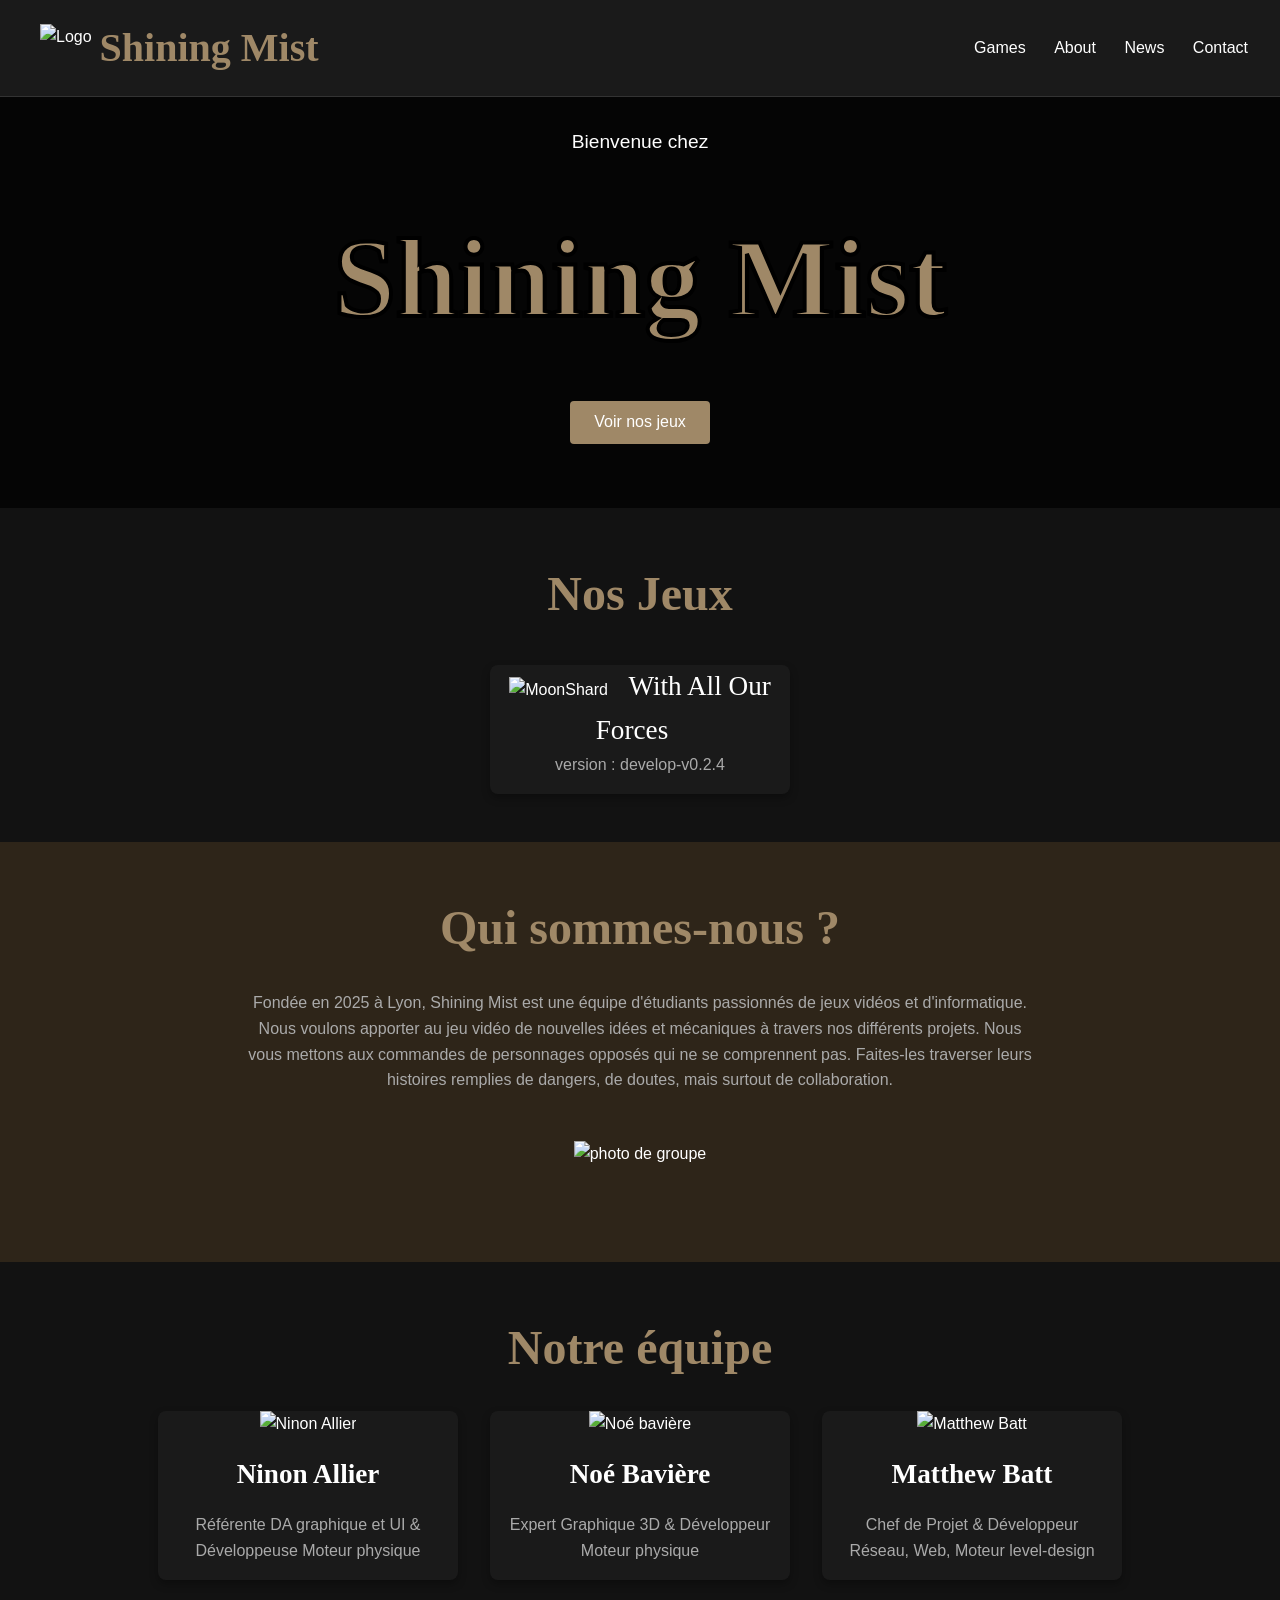
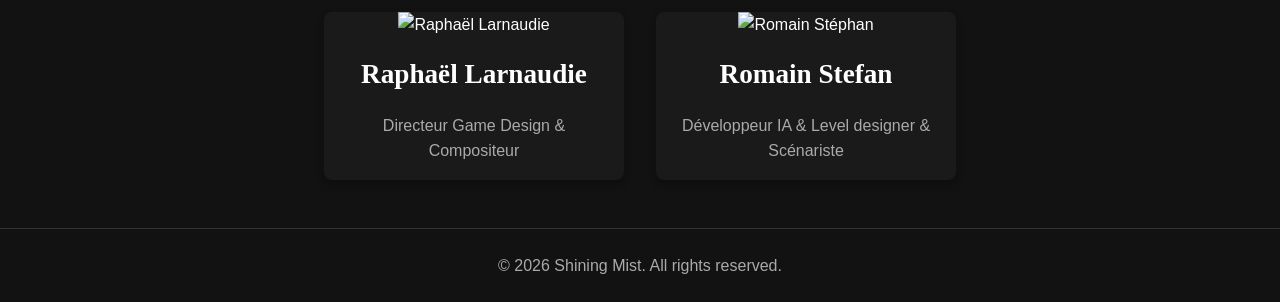
==== index.html @ dd0f8e9e "created a branch for code-modiications only. No binary files or images here" ====
<!DOCTYPE html>
<html lang="en">
<head>
    <meta charset="UTF-8">
    <meta name="viewport" content="width=device-width, initial-scale=1.0">
    <title>Shining Mist - Home</title>
    <link rel="icon" href="img/shining_mist_logo.png" type="image/png">
    <link rel="stylesheet" href="styles.css">
</head>
<body>
    <header class="header">
        <div class="logo">
            <img src="img/shining_mist_logo.png" alt="Logo">
            <a href="index.html">Shining Mist</a>
        </div>
        <nav class="nav">
            <a href="#games">Games</a>
            <a href="#about">About</a>
            <a href="#news">News</a>
            <a href="#contact">Contact</a>
        </nav>
    </header>

    <section class="hero">
        <p>.</p>
        <p>Bienvenue chez</p>
        <h1>Shining Mist</h1>
        <p></p>
        <button class="cta-button", href="#games">Voir nos jeux</button>
        <span id="games"></span>
    </section>

    <section class="games-showcase">
        <h2>Nos Jeux</h2>
        <div class="game-grid">
            <div class="game-card">
                <img src="img/moonshard.png" alt="MoonShard">
                <a href="moonshard.html">With All Our Forces</a>
                <p>version : develop-v0.2.4</p>
            </div>
            <!-- <div class="game-card">
                <img src="img/" alt="Game 2">
                <h3>Game Title 2</h3>
                <p>version</p>
            </div>
            <div class="game-card">
                <img src="img/" alt="Game 3">
                <h3>Game Title 3</h3>
                <p>version</p>
            </div> -->
        </div>
        <span id="about"></span>
    </section>

    <section class="about">
        <h2>Qui sommes-nous ?</h2>
        <p>
            Fondée en 2025 à Lyon, Shining Mist est une équipe d'étudiants passionnés de jeux vidéos et d'informatique.
            Nous voulons apporter au jeu vidéo de nouvelles idées et mécaniques à travers nos différents projets.
            Nous vous mettons aux commandes de personnages opposés qui ne se comprennent pas. Faites-les traverser
            leurs histoires remplies de dangers, de doutes, mais surtout de collaboration.
        </p>
        <img src="img/shining_mist_team.png" alt="photo de groupe">
    </section>

    <section class="team">
        <h2>Notre équipe</h2>
        <div class="team-grid">
            <div class="team-card">
                <img src="img/ninon_allier.png" alt="Ninon Allier">
                <h3>Ninon Allier</h3>
                <p>Référente DA graphique et UI & Développeuse Moteur physique</p>
            </div>
            <div class="team-card">
                <img src="img/noe_baviere.png" alt="Noé bavière">
                <h3>Noé Bavière</h3>
                <p>Expert Graphique 3D & Développeur Moteur physique</p>
            </div>
            <div class="team-card">
                <img src="img/matthew_batt.png" alt="Matthew Batt">
                <h3>Matthew Batt</h3>
                <p>Chef de Projet & Développeur Réseau, Web, Moteur level-design</p>
            </div>
            <div class="team-card">
                <img src="img/raphael_larnaudie.png" alt="Raphaël Larnaudie">
                <h3>Raphaël Larnaudie</h3>
                <p>Directeur Game Design & Compositeur</p>
            </div>
            <div class="team-card">
                <img src="img/romain_stephan.png" alt="Romain Stéphan">
                <h3>Romain Stefan</h3>
                <p>Développeur IA & Level designer & Scénariste</p>
            </div>
        </div>
    </section>

    

    <footer class="footer">
        <p>&copy; 2026 Shining Mist. All rights reserved.</p>
    </footer>
</body>
</html>
---- styles.css ----
/* Reset and Base Styles */
* {
    margin: 0;
    padding: 0;
    box-sizing: border-box;
    font-family: 'Arial', sans-serif;
}

body {
    background-color: #121212;
    color: #ffffff;
    line-height: 1.6;
}

/* Header */
.header {
    display: flex;
    justify-content: space-between;
    align-items: center;
    padding: 1rem 2rem;
    background-color: #1a1a1a;
    border-bottom: 1px solid #333;
    width: 100%;
    position:fixed;
}

.logo {
    display: flex;
    align-items: center;
}

.logo a {
    font-family: 'Yrsa SemiBold';
    font-size: 2.5rem;
    font-weight: bold;
    color: #9f8867;
    text-decoration: none;
}

.logo a:hover {
    color: #cfba9c;
}

.logo img {
    height: 3rem;
    margin: 0.5rem;
}

.nav a {
    color: #ffffff;
    text-decoration: none;
    margin-left: 1.5rem;
    transition: color 0.3s;
}

.nav a:hover {
    color: #9f8867;
}

/* Hero Section */
.hero {
    text-align: center;
    padding: 4rem 2rem;
    background: linear-gradient(rgba(0, 0, 0, 0.7), rgba(0, 0, 0, 0.7)), url('img/background_menu.png');
    background-size: cover;
    background-position: center;
}

.hero h1 {
    font-size: 7rem;
    font-family: 'Yrsa SemiBold';
    -webkit-text-stroke: 4px black;
    margin-bottom: 2rem;
    color: #9f8867;
}

.hero p {
    font-size: 1.2rem;
    margin-bottom: 2rem;
}

.cta-button {
    padding: 0.8rem 1.5rem;
    background-color: #9f8867;
    color: #ffffff;
    border: none;
    border-radius: 4px;
    font-size: 1rem;
    cursor: pointer;
    transition: background-color 0.3s;
}

.cta-button:hover {
    background-color: #57462e;
}

/* Games Showcase */
.games-showcase {
    padding: 3rem 2rem;
    text-align: center;
}

.games-showcase h2 {
    font-family: 'Yrsa SemiBold';
    font-size: 3rem;
    margin-bottom: 2rem;
    color: #9f8867;
}

.game-grid {
    display: flex;
    justify-content: center;
    gap: 2rem;
    flex-wrap: wrap;
}

.game-card {
    background-color: #1a1a1a;
    border-radius: 8px;
    overflow: hidden;
    width: 300px;
    box-shadow: 0 4px 8px rgba(0, 0, 0, 0.3);
}

.game-card img {
    width: 100%;
    height: 200px;
    object-fit: cover;
}

.game-card a {
    font-family: 'Yrsa SemiBold';
    padding: 1rem;
    font-size: 1.7rem;
    color: #ffffff;
    text-decoration: none;
    transition: color 0.3s;
}

.game-card a:hover {
    color: #9f8867;
}

.game-card p {
    padding: 0 1rem 1rem;
    color: #aaaaaa;
}

/* About Section */
.about {
    padding: 3rem 2rem;
    text-align: center;
    background-color: #2e2519;
}

.about h2 {
    font-family: 'Yrsa SemiBold';
    font-size: 3rem;
    margin-bottom: 1.5rem;
    color: #9f8867;
}

.about p {
    max-width: 800px;
    margin: 0 auto;
    color: #aaaaaa;
}

.about img {
    margin: 3rem;
    width: 35%;
    object-fit: cover;
}

/* Team Section */
.team {
    padding: 3rem 2rem;
    text-align: center;
}

.team h2 {
    font-family: 'Yrsa SemiBold';
    font-size: 3rem;
    margin-bottom: 1.5rem;
    color: #9f8867;
}

.team p {
    max-width: 800px;
    margin: 0 auto;
    color: #aaaaaa;
}

.team-grid {
    display: flex;
    justify-content: center;
    gap: 2rem;
    flex-wrap: wrap;
}

.team-card {
    background-color: #1a1a1a;
    border-radius: 8px;
    overflow: hidden;
    width: 300px;
    box-shadow: 0 4px 8px rgba(0, 0, 0, 0.3);
}

.team-card img {
    width: 100%;
    height: 200px;
    object-fit: cover;
}

.team-card h3 {
    font-family: 'Yrsa SemiBold';
    padding: 1rem;
    font-size: 1.7rem;
}

.team-card p {
    padding: 0 1rem 1rem;
    color: #aaaaaa;
}

/* Lore Section */
.lore {
    padding: 3rem 2rem;
    text-align: center;
}

.lore h2 {
    font-family: 'Yrsa SemiBold';
    font-size: 3rem;
    margin-bottom: 1.5rem;
    color: #9f8867;
}

.lore p {
    max-width: 800px;
    margin: 0 auto;
    color: #aaaaaa;
}

/* Mechanics Section */
.mechanics {
    padding: 3rem 2rem;
    text-align: center;
    background-color: #2e2519;
}

.mechanics h2 {
    font-family: 'Yrsa SemiBold';
    font-size: 2.5rem;
    margin-bottom: 1.5rem;
    margin-top: 1.5rem;
    color: #9f8867;
}

.mechanics p {
    max-width: 800px;
    margin: 0 auto;
    color: #aaaaaa;
}


/* Installation Section */
.install {
    padding: 3rem 2rem;
    text-align: center;
}

.install h2 {
    font-family: 'Yrsa SemiBold';
    font-size: 3rem;
    margin-bottom: 1.5rem;
    color: #9f8867;
}

.install p {
    max-width: 800px;
    margin: 0 auto;
    color: #aaaaaa;
}

.install a {
    font-family: 'Yrsa SemiBold';
    padding: 1rem;
    font-size: 1.4rem;
    color: #ffffff;
    text-decoration: none;
    transition: color 0.3s;
}

.install a:hover {
    color: #9f8867;
}

/* Ressources Section */
.ressources {
    padding: 3rem 2rem;
    text-align: center;
}

.ressources h2 {
    font-family: 'Yrsa SemiBold';
    font-size: 3rem;
    margin-bottom: 1.5rem;
    color: #9f8867;
}

.ressources p {
    max-width: 800px;
    margin: 0 auto;
    color: #aaaaaa;
}

.ressources ul {
    max-width: 800px;
    margin: 0 auto;
    color: #aaaaaa;
    text-align: left;
}

.ressources a {
    color: #ffffff;
    transition: color 0.3s;
    text-decoration: none;
}

.ressources a:hover {
    color: #9f8867;
}

.ressources h3 {
    margin-top:4em
}


/* Footer */
.footer {
    text-align: center;
    padding: 1.5rem;
    background-color: #121212;
    border-top: 1px solid #333;
    color: #aaaaaa;
}
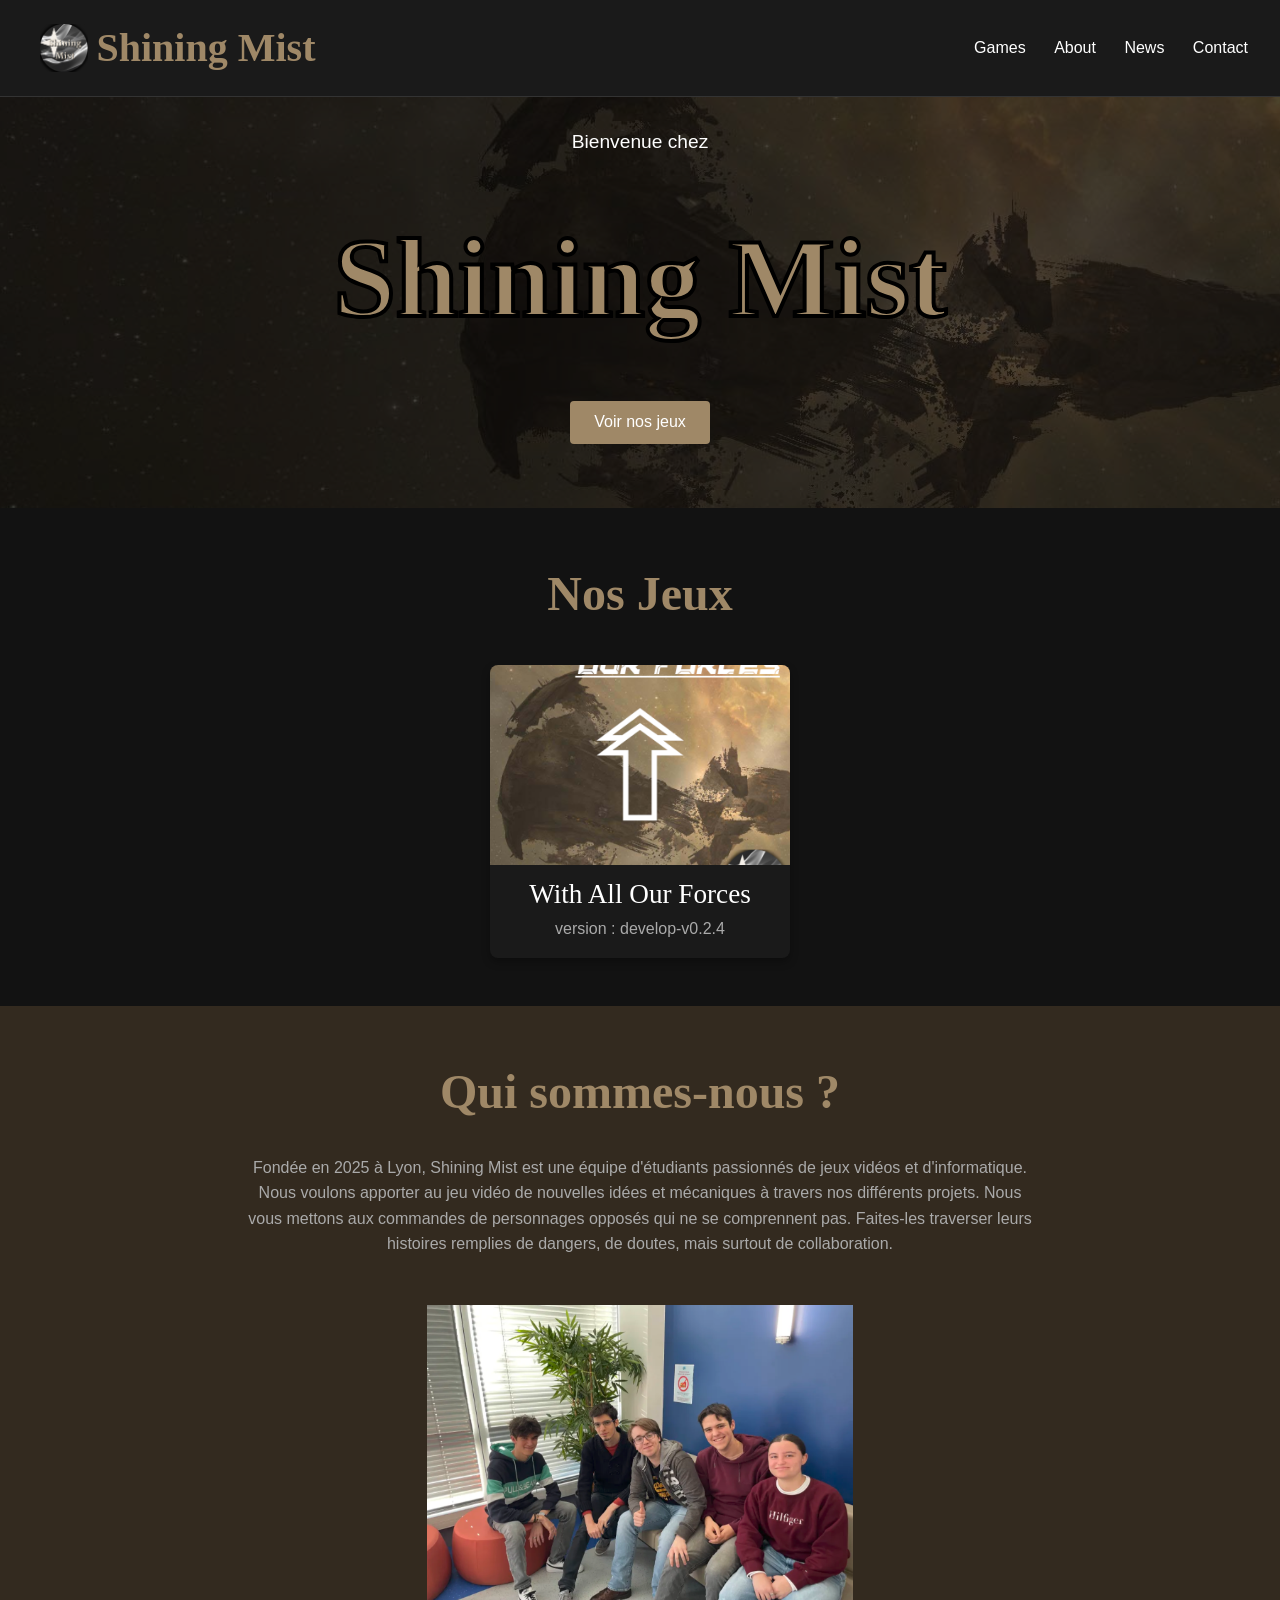
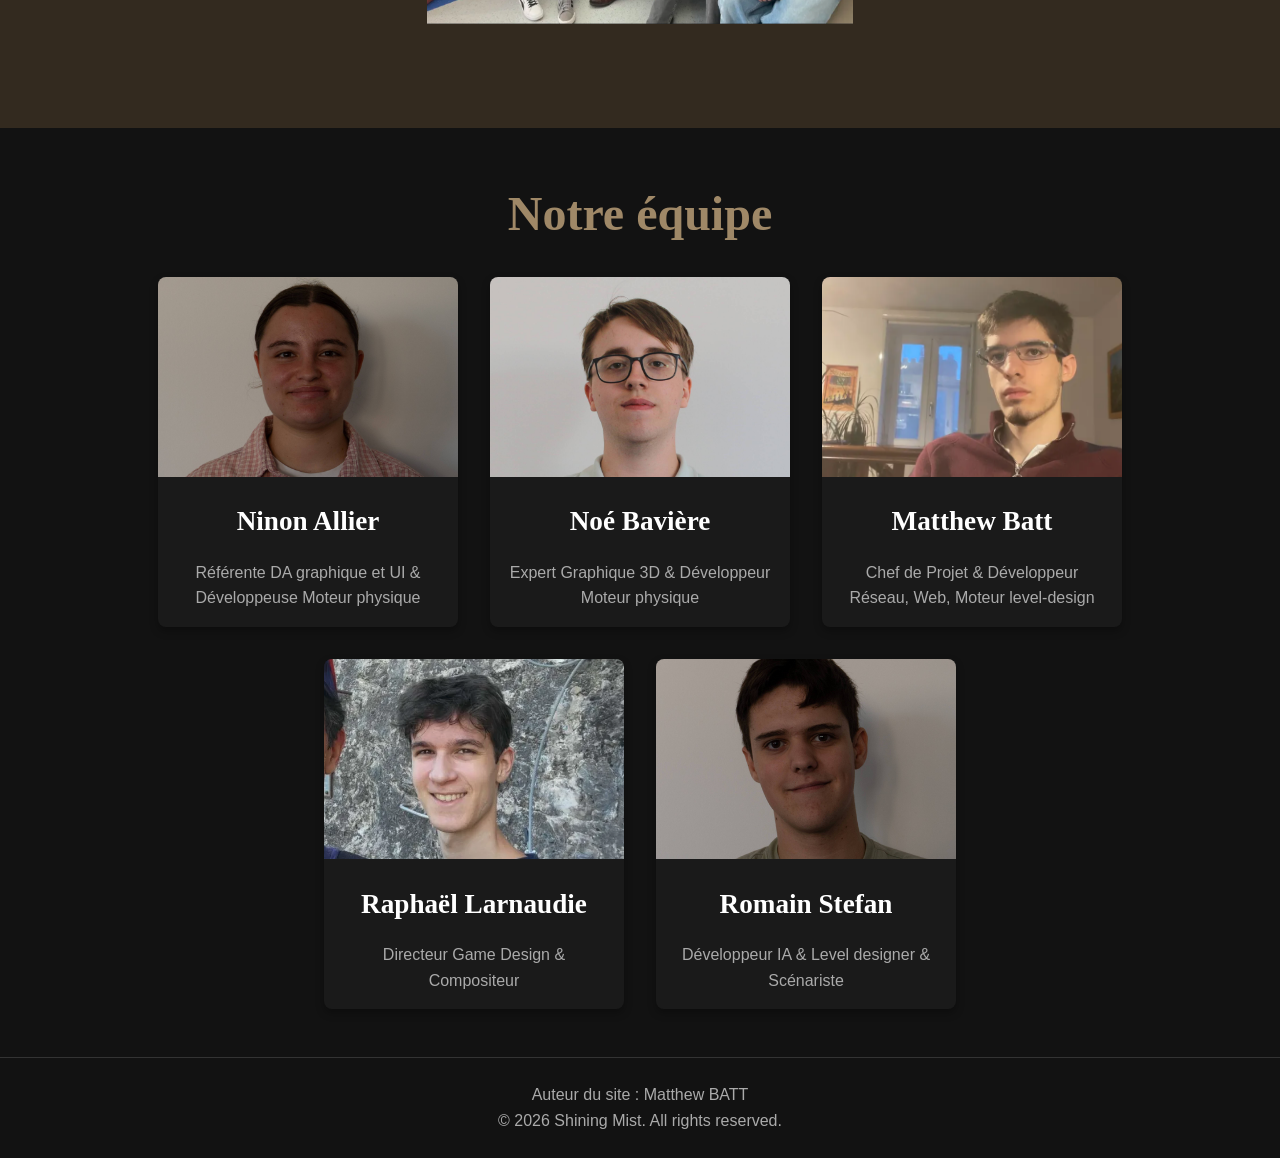
==== commit cd19b7d7: "added a link to our playtest discord" ====
--- a/index.html
+++ b/index.html
@@ -97,6 +97,7 @@
     
 
     <footer class="footer">
+        <p>Auteur du site : Matthew BATT</p>
         <p>&copy; 2026 Shining Mist. All rights reserved.</p>
     </footer>
 </body>
--- a/styles.css
+++ b/styles.css
@@ -150,7 +150,7 @@
 .about {
     padding: 3rem 2rem;
     text-align: center;
-    background-color: #2e2519;
+    background-color: #332a1f;
 }
 
 .about h2 {
@@ -236,17 +236,31 @@
     color: #9f8867;
 }
 
+.lore h3 {
+    margin-top: 2em;
+}
+
 .lore p {
     max-width: 800px;
     margin: 0 auto;
     color: #aaaaaa;
+}
+
+.lore a {
+    color: #ffffff;
+    transition: color 0.3s;
+    text-decoration: none;
+}
+
+.lore a:hover {
+    color: #9f8867;
 }
 
 /* Mechanics Section */
 .mechanics {
     padding: 3rem 2rem;
     text-align: center;
-    background-color: #2e2519;
+    background-color: #332a1f;
 }
 
 .mechanics h2 {
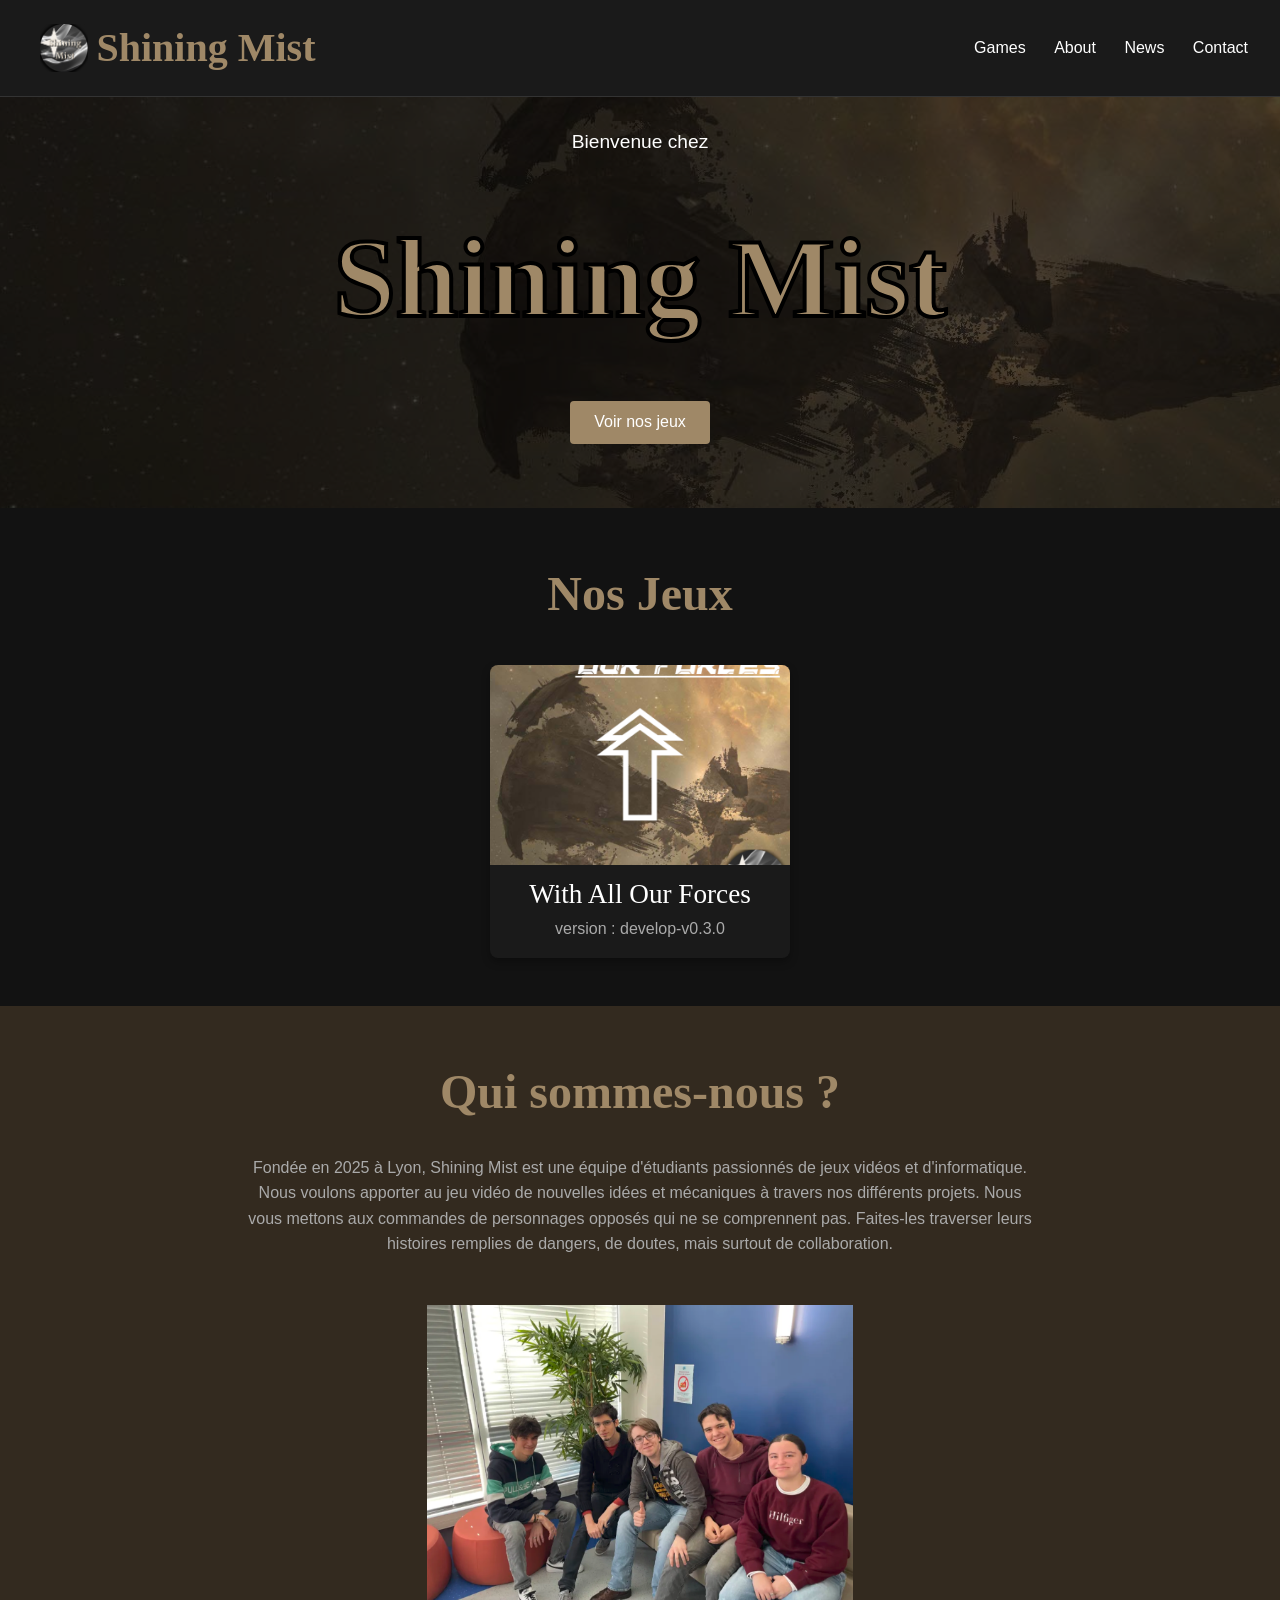
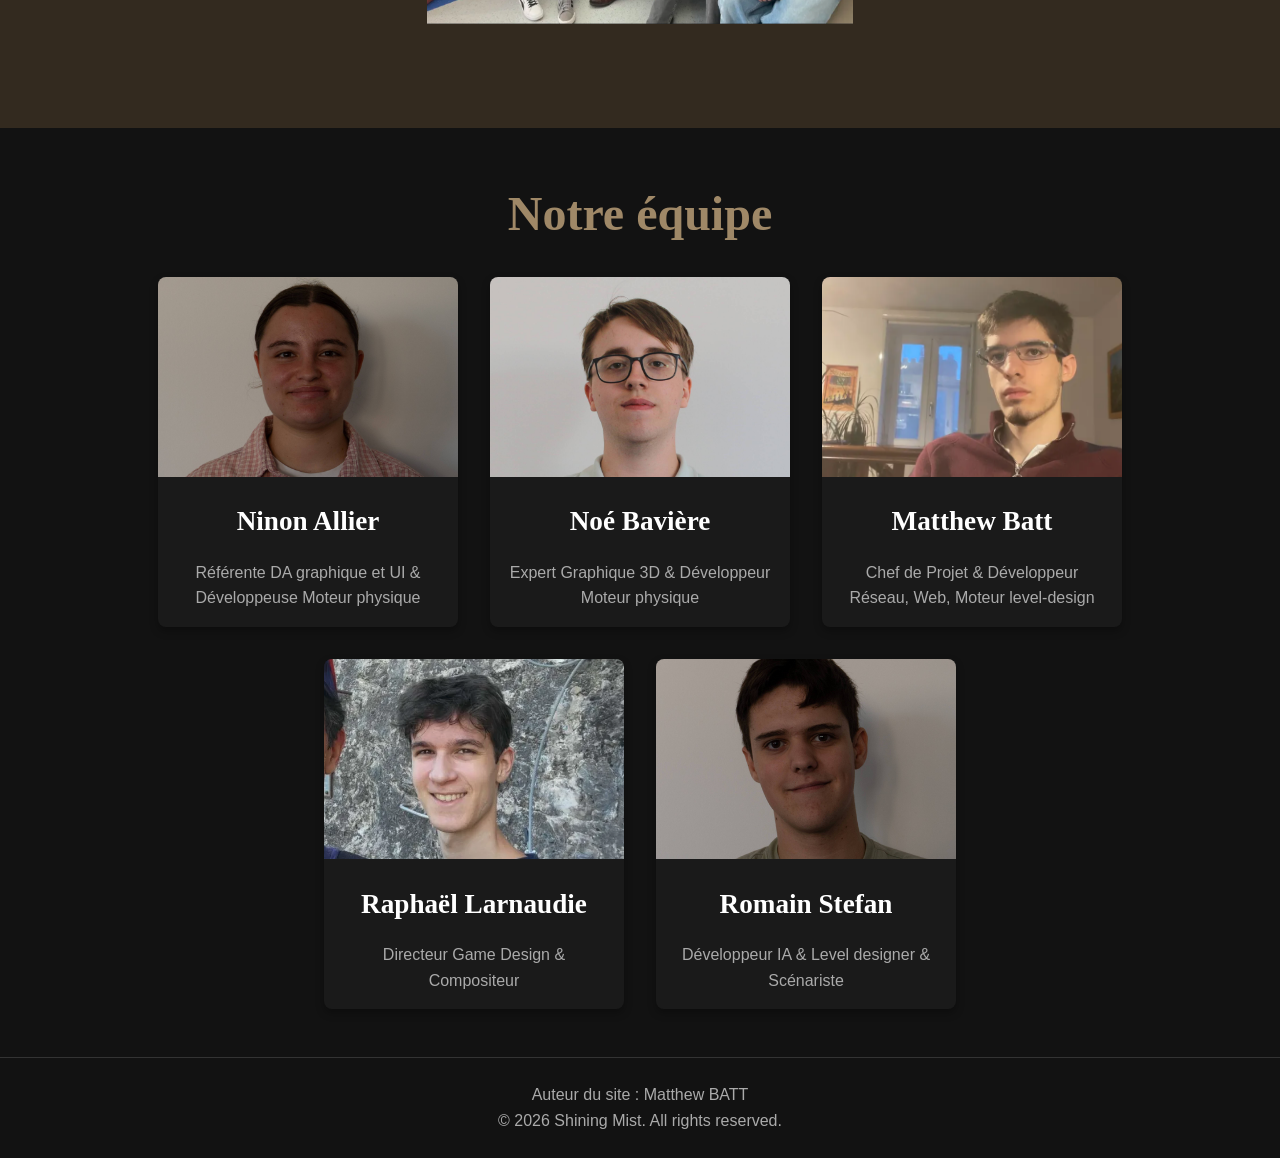
==== commit 30e935d9: "hotfix : forgot to update index with last project version for moonshard" ====
--- a/index.html
+++ b/index.html
@@ -36,7 +36,7 @@
             <div class="game-card">
                 <img src="img/moonshard.png" alt="MoonShard">
                 <a href="moonshard.html">With All Our Forces</a>
-                <p>version : develop-v0.2.4</p>
+                <p>version : develop-v0.3.0</p>
             </div>
             <!-- <div class="game-card">
                 <img src="img/" alt="Game 2">
